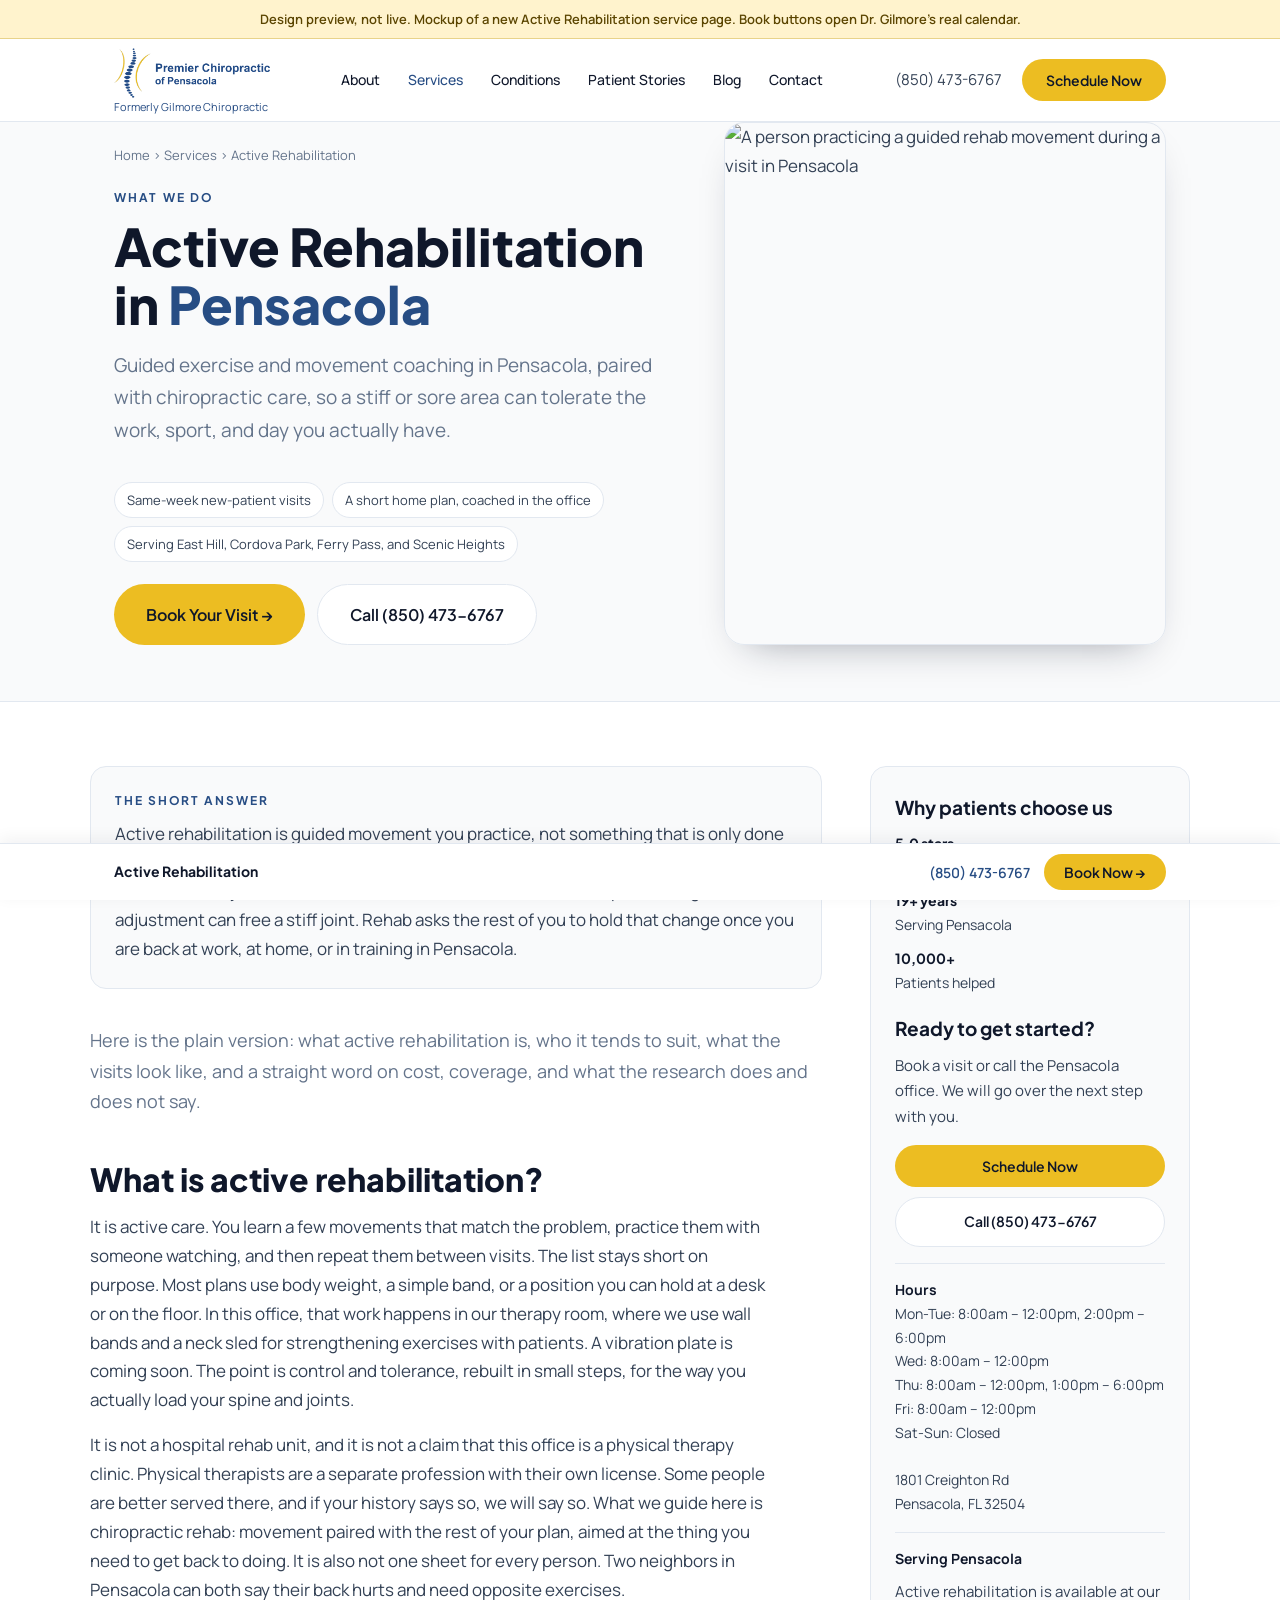
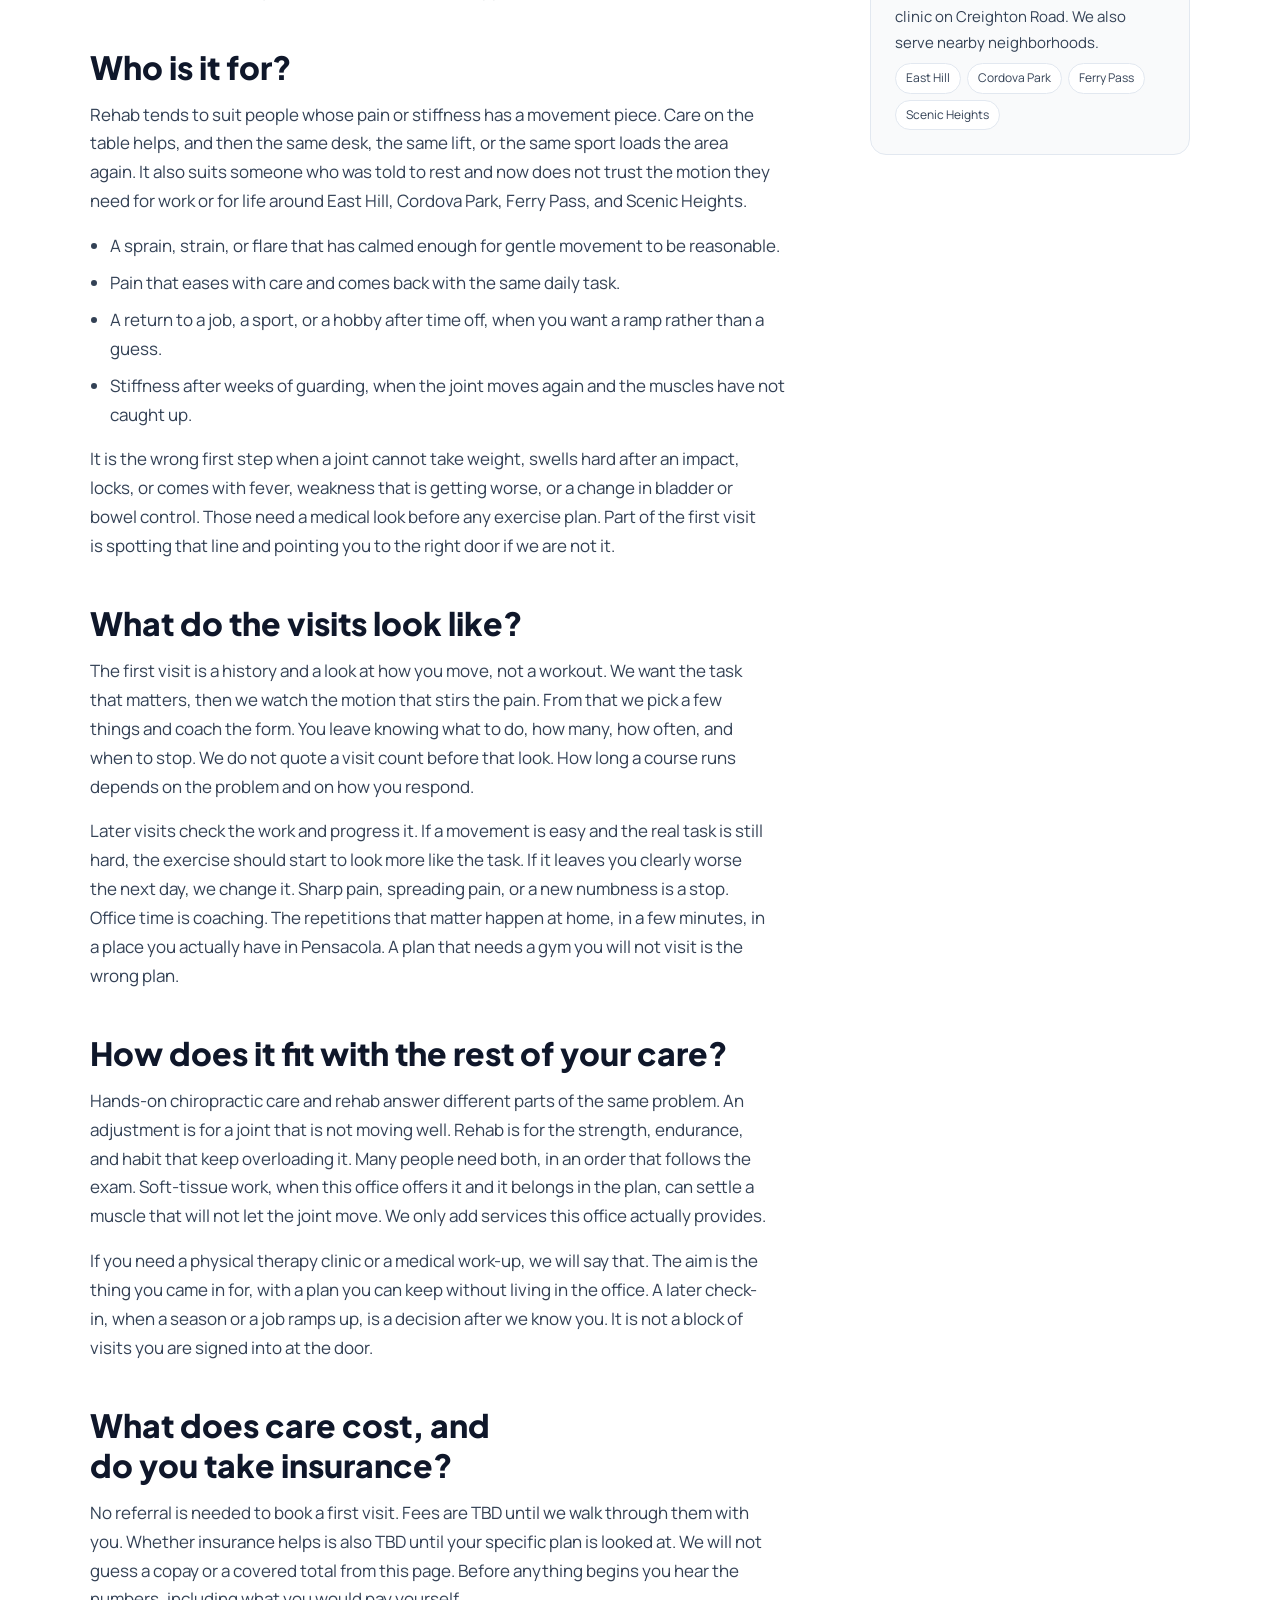
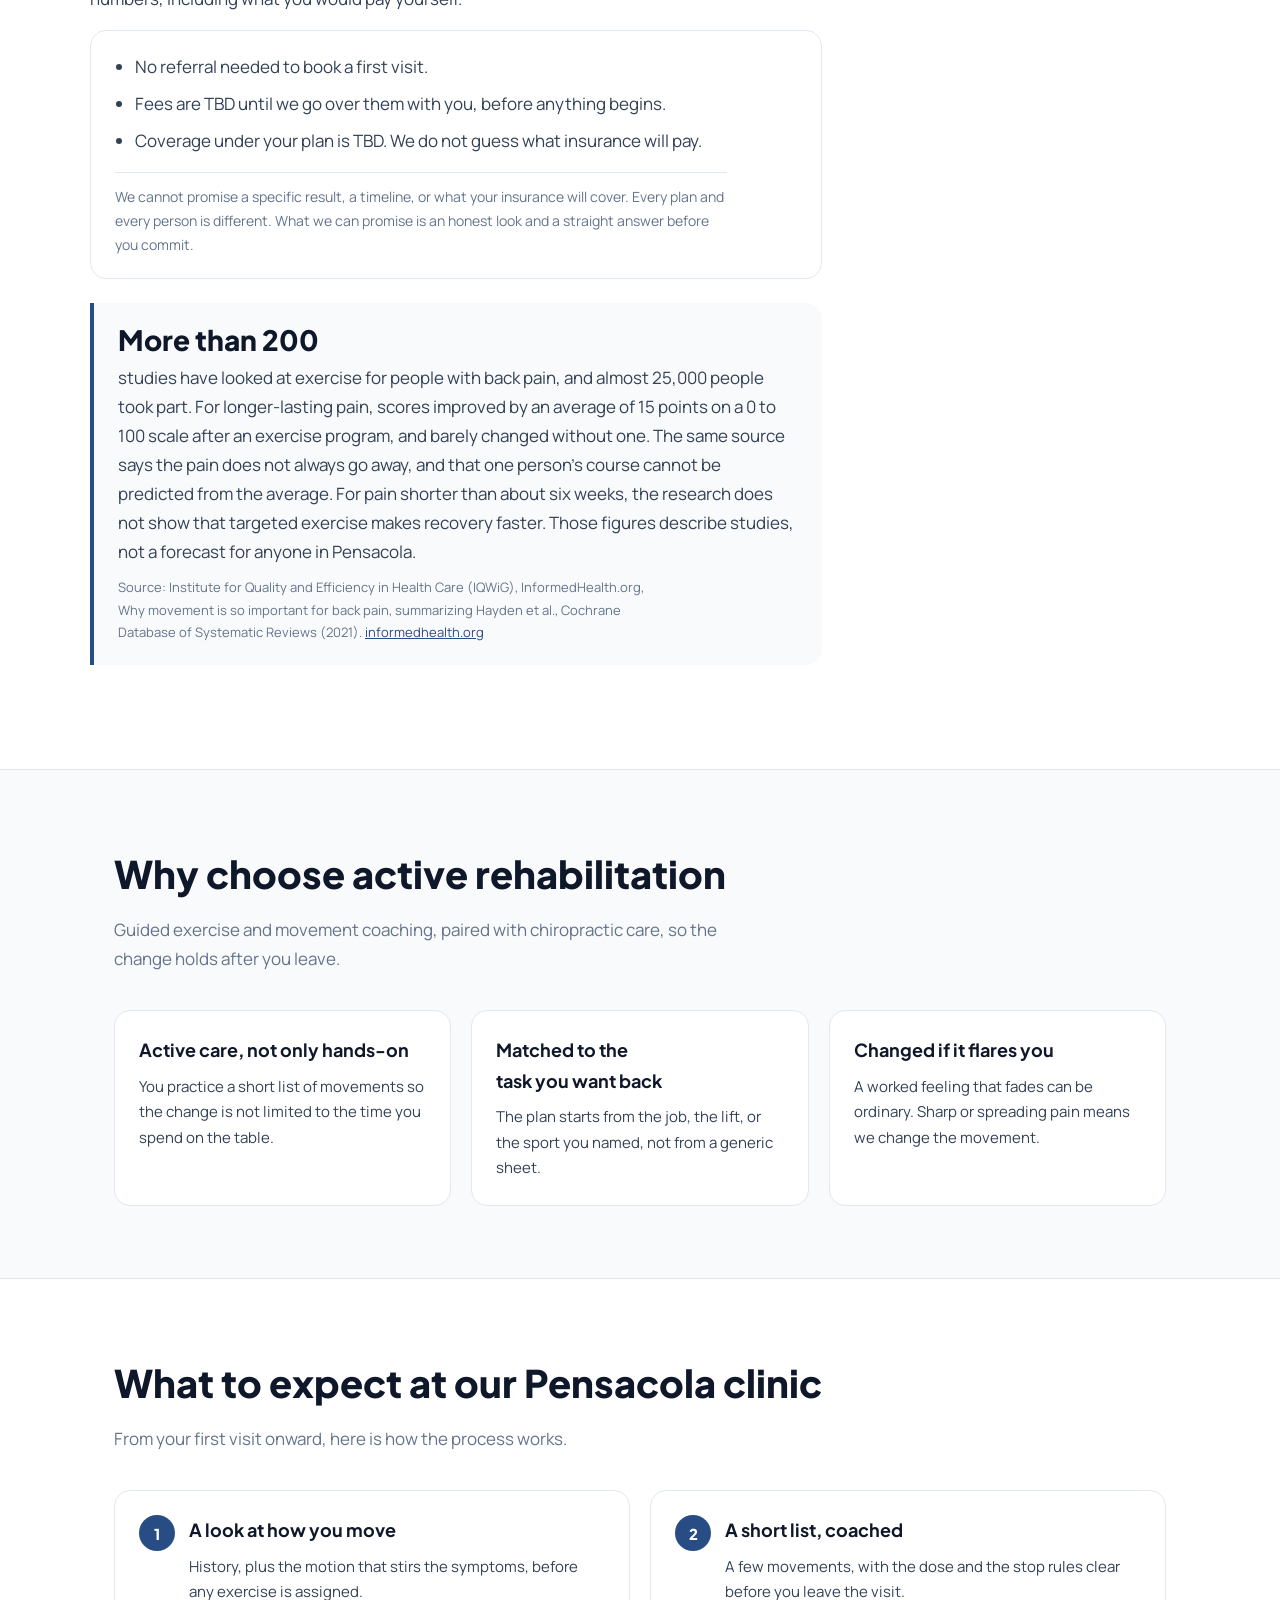
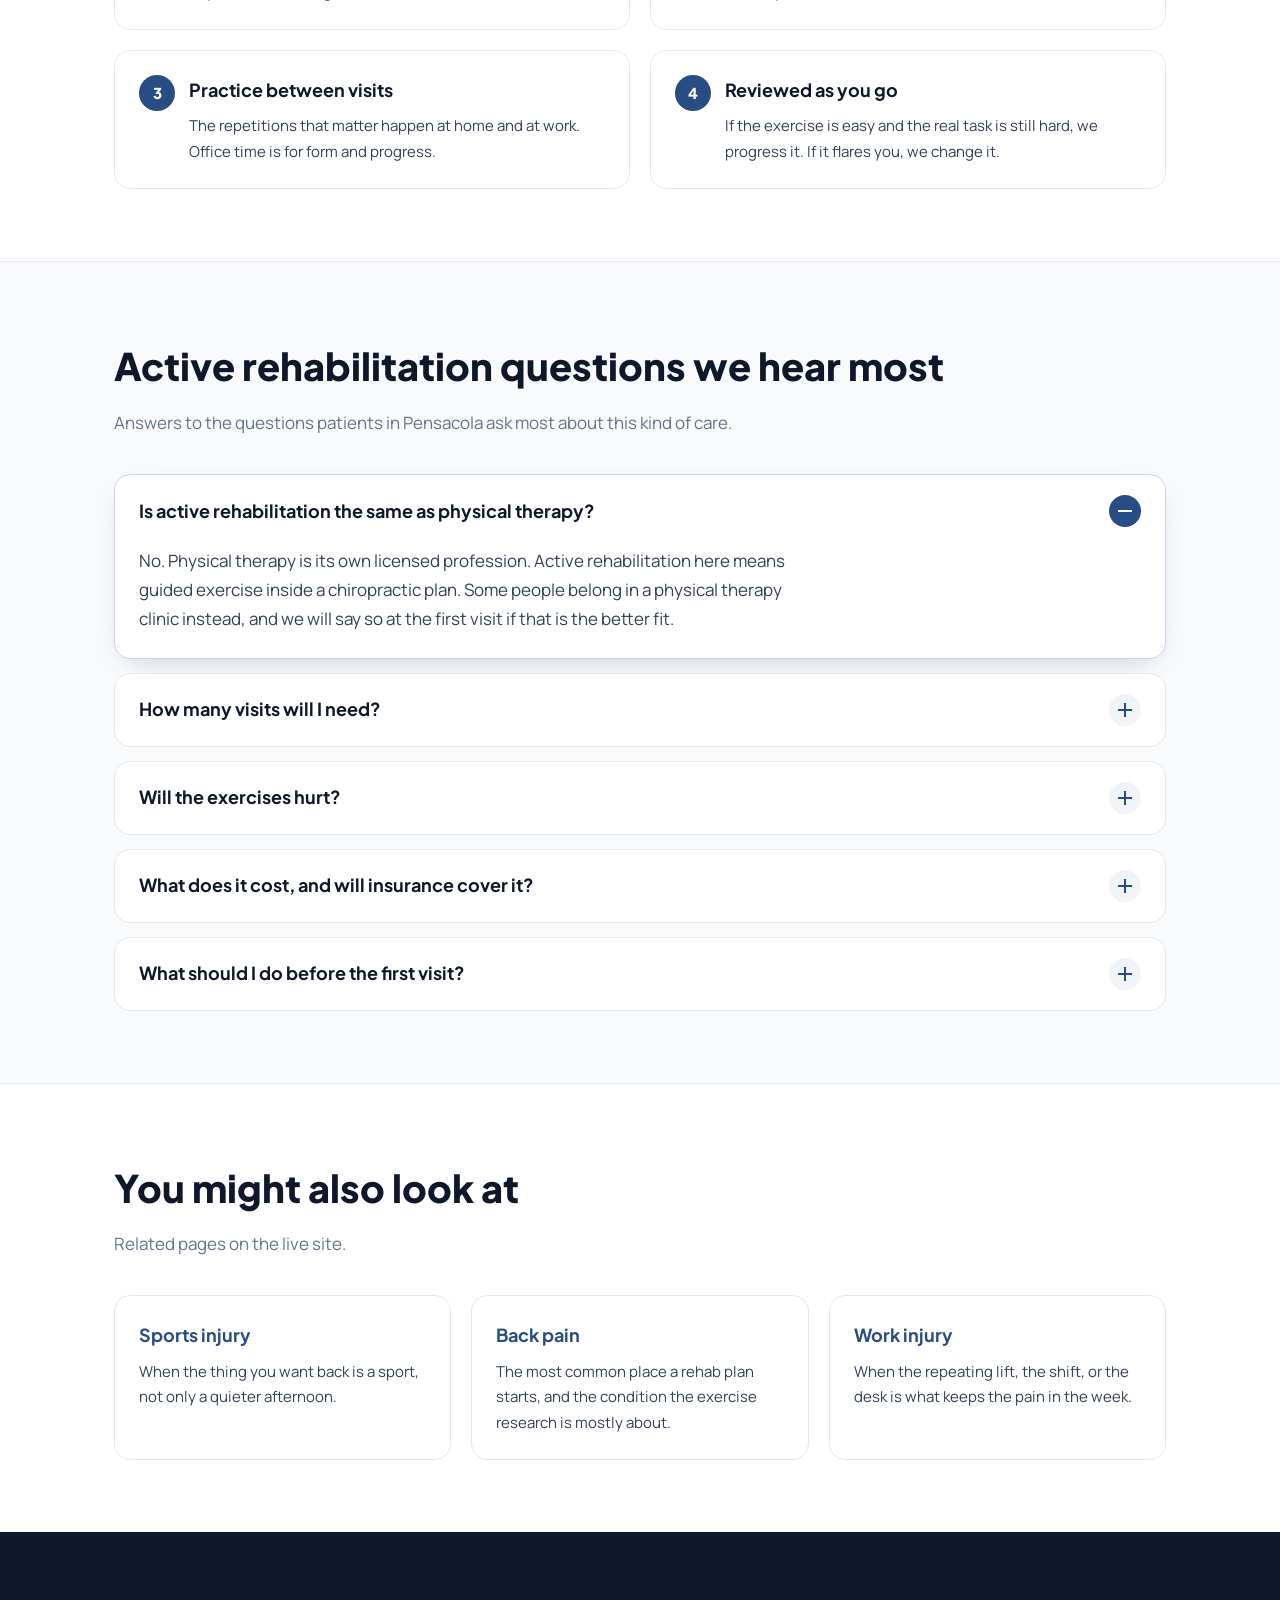
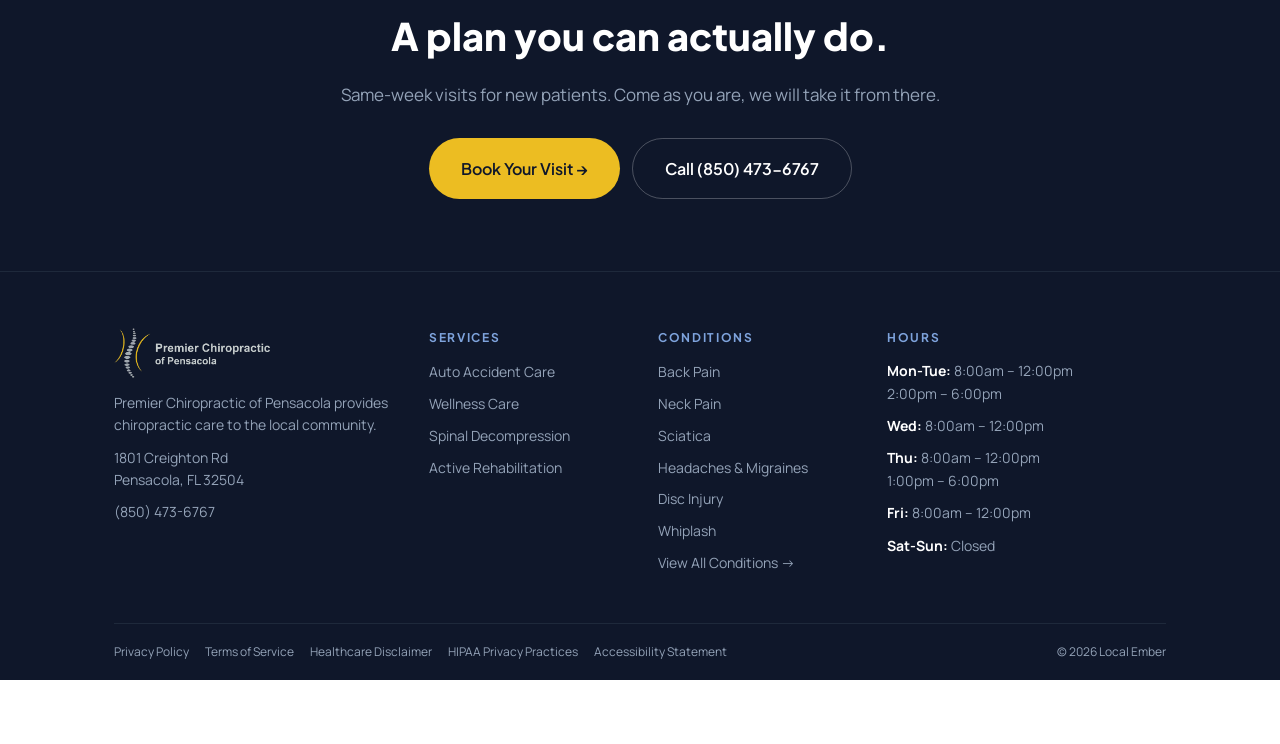
==== services/active-rehabilitation/index.html @ 486eb7a1 "Add Active Rehabilitation service page mockup and Services card Internal preview only (noindex). Exi" ====
<!DOCTYPE html>
<html lang="en-US">
<head>
<meta charset="utf-8">
<meta name="viewport" content="width=device-width, initial-scale=1">
<meta name="robots" content="noindex, nofollow">
<title>Active Rehabilitation in Pensacola | Premier Chiropractic of Pensacola (design preview)</title>
<link rel="preconnect" href="https://fonts.googleapis.com">
<link rel="preconnect" href="https://fonts.gstatic.com" crossorigin>
<link href="https://fonts.googleapis.com/css2?family=Manrope:wght@400;500;600&family=Plus+Jakarta+Sans:wght@600;700;800&display=swap" rel="stylesheet">
<link rel="stylesheet" href="../../preview.css">
<script type="application/ld+json">
{
  "@context": "https://schema.org",
  "@type": "MedicalWebPage",
  "name": "Active Rehabilitation in Pensacola, FL",
  "description": "What active rehabilitation is, who it suits, how visits and home exercise work, and cost and insurance.",
  "about": {"@type": "MedicalProcedure", "name": "Active rehabilitation"},
  "lastReviewed": "2026-11-17"
}
</script>
</head>
<body>
<div class="banner">Design preview, not live. Mockup of a new Active Rehabilitation service page. Book buttons open Dr. Gilmore's real calendar.</div>
<header class="site"><div class="wrap hd">
 <a href="https://www.chiropractorpensacola.com/" class="brand"><img src="../../logo-navy.webp" alt="Premier Chiropractic of Pensacola"><small>Formerly Gilmore Chiropractic</small></a>
 <nav class="main" aria-label="Main">
  <a href="https://www.chiropractorpensacola.com/about/">About</a>
  <a href="../../services/" aria-current="page">Services</a>
  <a href="https://www.chiropractorpensacola.com/conditions/">Conditions</a>
  <a href="https://www.chiropractorpensacola.com/patient-stories/">Patient Stories</a>
  <a href="https://www.chiropractorpensacola.com/blog/">Blog</a>
  <a href="https://www.chiropractorpensacola.com/contact/">Contact</a>
</nav>
 <div class="hd-r"><a class="phone" href="tel:+18504736767">(850) 473-6767</a><button type="button" class="btn" data-open-book>Schedule Now</button><button class="burger" type="button" aria-label="Menu" aria-expanded="false"><i></i></button></div>
</div>
<div class="mobile-nav">
  <a href="https://www.chiropractorpensacola.com/about/">About</a>
  <a href="../../services/">Services</a>
  <a href="https://www.chiropractorpensacola.com/conditions/">Conditions</a>
  <a href="https://www.chiropractorpensacola.com/patient-stories/">Patient Stories</a>
  <a href="https://www.chiropractorpensacola.com/blog/">Blog</a>
  <a href="https://www.chiropractorpensacola.com/contact/">Contact</a>
  <a href="../../index.html">FAQ preview</a>
</div>
</header><section class="hero"><div class="wrap hero-grid">
 <div class="hero-copy">
  <div class="crumbs"><a href="https://www.chiropractorpensacola.com/">Home</a> &rsaquo; <a href="../">Services</a> &rsaquo; Active Rehabilitation</div>
  <div class="eyebrow">What we do</div>
  <h1>Active Rehabilitation in <em>Pensacola</em></h1>
  <p class="sub">Guided exercise and movement coaching in Pensacola, paired with chiropractic care, so a stiff or sore area can tolerate the work, sport, and day you actually have.</p>
 </div>
 <div class="hero-img"><img src="https://cdn.growgonstead.com/Catalog/Services/Physical%20Rehabilitation.webp" width="800" height="800" alt="A person practicing a guided rehab movement during a visit in Pensacola"></div>
 <div class="hero-actions">
  <div class="chips">
    <span class="chip">Same-week new-patient visits</span>
    <span class="chip">A short home plan, coached in the office</span>
    <span class="chip">Serving East Hill, Cordova Park, Ferry Pass, and Scenic Heights</span>
  </div>
  <div class="cta"><button type="button" class="btn lg" data-open-book>Book Your Visit &rarr;</button><a class="btn lg ghost" href="tel:+18504736767">Call (850) 473-6767</a></div>
 </div>
</div></section>
<main class="wrap layout">
 <article class="prose">
  <div class="answer">
    <p class="label">The short answer</p>
    <p>Active rehabilitation is guided movement you practice, not something that is only done to you on the table. In this office it means a short set of exercises and strength work chosen for the joint, the muscles around it, and the task that keeps irritating it. An adjustment can free a stiff joint. Rehab asks the rest of you to hold that change once you are back at work, at home, or in training in Pensacola.</p>
  </div>
  <p class="lede">Here is the plain version: what active rehabilitation is, who it tends to suit, what the visits look like, and a straight word on cost, coverage, and what the research does and does not say.</p>

  <h2>What is active rehabilitation?</h2>
  <p>It is active care. You learn a few movements that match the problem, practice them with someone watching, and then repeat them between visits. The list stays short on purpose. Most plans use body weight, a simple band, or a position you can hold at a desk or on the floor. In this office, that work happens in our therapy room, where we use wall bands and a neck sled for strengthening exercises with patients. A vibration plate is coming soon. The point is control and tolerance, rebuilt in small steps, for the way you actually load your spine and joints.</p>
  <p>It is not a hospital rehab unit, and it is not a claim that this office is a physical therapy clinic. Physical therapists are a separate profession with their own license. Some people are better served there, and if your history says so, we will say so. What we guide here is chiropractic rehab: movement paired with the rest of your plan, aimed at the thing you need to get back to doing. It is also not one sheet for every person. Two neighbors in Pensacola can both say their back hurts and need opposite exercises.</p>

  <h2>Who is it for?</h2>
  <p>Rehab tends to suit people whose pain or stiffness has a movement piece. Care on the table helps, and then the same desk, the same lift, or the same sport loads the area again. It also suits someone who was told to rest and now does not trust the motion they need for work or for life around East Hill, Cordova Park, Ferry Pass, and Scenic Heights.</p>
  <ul>
    <li>A sprain, strain, or flare that has calmed enough for gentle movement to be reasonable.</li>
    <li>Pain that eases with care and comes back with the same daily task.</li>
    <li>A return to a job, a sport, or a hobby after time off, when you want a ramp rather than a guess.</li>
    <li>Stiffness after weeks of guarding, when the joint moves again and the muscles have not caught up.</li>
  </ul>
  <p>It is the wrong first step when a joint cannot take weight, swells hard after an impact, locks, or comes with fever, weakness that is getting worse, or a change in bladder or bowel control. Those need a medical look before any exercise plan. Part of the first visit is spotting that line and pointing you to the right door if we are not it.</p>

  <h2>What do the visits look like?</h2>
  <p>The first visit is a history and a look at how you move, not a workout. We want the task that matters, then we watch the motion that stirs the pain. From that we pick a few things and coach the form. You leave knowing what to do, how many, how often, and when to stop. We do not quote a visit count before that look. How long a course runs depends on the problem and on how you respond.</p>
  <p>Later visits check the work and progress it. If a movement is easy and the real task is still hard, the exercise should start to look more like the task. If it leaves you clearly worse the next day, we change it. Sharp pain, spreading pain, or a new numbness is a stop. Office time is coaching. The repetitions that matter happen at home, in a few minutes, in a place you actually have in Pensacola. A plan that needs a gym you will not visit is the wrong plan.</p>

  <h2>How does it fit with the rest of your care?</h2>
  <p>Hands-on chiropractic care and rehab answer different parts of the same problem. An adjustment is for a joint that is not moving well. Rehab is for the strength, endurance, and habit that keep overloading it. Many people need both, in an order that follows the exam. Soft-tissue work, when this office offers it and it belongs in the plan, can settle a muscle that will not let the joint move. We only add services this office actually provides.</p>
  <p>If you need a physical therapy clinic or a medical work-up, we will say that. The aim is the thing you came in for, with a plan you can keep without living in the office. A later check-in, when a season or a job ramps up, is a decision after we know you. It is not a block of visits you are signed into at the door.</p>

  <h2>What does care cost, and do you take insurance?</h2>
  <p>No referral is needed to book a first visit. Fees are TBD until we walk through them with you. Whether insurance helps is also TBD until your specific plan is looked at. We will not guess a copay or a covered total from this page. Before anything begins you hear the numbers, including what you would pay yourself.</p>
  <div class="costbox">
    <ul>
      <li>No referral needed to book a first visit.</li>
      <li>Fees are TBD until we go over them with you, before anything begins.</li>
      <li>Coverage under your plan is TBD. We do not guess what insurance will pay.</li>
    </ul>
    <p class="note">We cannot promise a specific result, a timeline, or what your insurance will cover. Every plan and every person is different. What we can promise is an honest look and a straight answer before you commit.</p>
  </div>

  <div class="cite">
    <p class="stat">More than 200</p>
    <p>studies have looked at exercise for people with back pain, and almost 25,000 people took part. For longer-lasting pain, scores improved by an average of 15 points on a 0 to 100 scale after an exercise program, and barely changed without one. The same source says the pain does not always go away, and that one person's course cannot be predicted from the average. For pain shorter than about six weeks, the research does not show that targeted exercise makes recovery faster. Those figures describe studies, not a forecast for anyone in Pensacola.</p>
    <p class="src">Source: Institute for Quality and Efficiency in Health Care (IQWiG), InformedHealth.org, Why movement is so important for back pain, summarizing Hayden et al., Cochrane Database of Systematic Reviews (2021). <a href="https://www.informedhealth.org/why-movement-is-so-important-for-back-pain.html">informedhealth.org</a></p>
  </div>
 </article>

 <aside>
  <div class="card">
    <h3>Why patients choose us</h3>
    <div class="stats">
      <div class="stat"><div><b>5.0 stars</b> 184 Google reviews</div></div>
      <div class="stat"><div><b>19+ years</b> Serving Pensacola</div></div>
      <div class="stat"><div><b>10,000+</b> Patients helped</div></div>
    </div>
    <h3>Ready to get started?</h3>
    <p>Book a visit or call the Pensacola office. We will go over the next step with you.</p>
    <button type="button" class="btn full" data-open-book>Schedule Now</button>
    <a class="btn ghost full" href="tel:+18504736767">Call (850) 473-6767</a>
    <div class="hours">
      <b>Hours</b><br>
      Mon-Tue: 8:00am &ndash; 12:00pm, 2:00pm &ndash; 6:00pm<br>
      Wed: 8:00am &ndash; 12:00pm<br>
      Thu: 8:00am &ndash; 12:00pm, 1:00pm &ndash; 6:00pm<br>
      Fri: 8:00am &ndash; 12:00pm<br>
      Sat-Sun: Closed<br><br>
      1801 Creighton Rd<br>Pensacola, FL 32504
    </div>
    <div class="hours">
      <b>Serving Pensacola</b>
      <p style="margin:8px 0 0">Active rehabilitation is available at our clinic on Creighton Road. We also serve nearby neighborhoods.</p>
      <div class="areas"><span>East Hill</span><span>Cordova Park</span><span>Ferry Pass</span><span>Scenic Heights</span></div>
    </div>
  </div>
 </aside>
</main>

<section class="band alt"><div class="wrap">
  <h2>Why choose active rehabilitation</h2>
  <p class="intro">Guided exercise and movement coaching, paired with chiropractic care, so the change holds after you leave.</p>
  <div class="benefits">
    <div class="benefit"><h3>Active care, not only hands-on</h3><p>You practice a short list of movements so the change is not limited to the time you spend on the table.</p></div>
    <div class="benefit"><h3>Matched to the task you want back</h3><p>The plan starts from the job, the lift, or the sport you named, not from a generic sheet.</p></div>
    <div class="benefit"><h3>Changed if it flares you</h3><p>A worked feeling that fades can be ordinary. Sharp or spreading pain means we change the movement.</p></div>
  </div>
</div></section>

<section class="band"><div class="wrap">
  <h2>What to expect at our Pensacola clinic</h2>
  <p class="intro">From your first visit onward, here is how the process works.</p>
  <div class="steps">
    <div class="step"><div class="num" aria-hidden="true">1</div><div><h3>A look at how you move</h3><p>History, plus the motion that stirs the symptoms, before any exercise is assigned.</p></div></div>
    <div class="step"><div class="num" aria-hidden="true">2</div><div><h3>A short list, coached</h3><p>A few movements, with the dose and the stop rules clear before you leave the visit.</p></div></div>
    <div class="step"><div class="num" aria-hidden="true">3</div><div><h3>Practice between visits</h3><p>The repetitions that matter happen at home and at work. Office time is for form and progress.</p></div></div>
    <div class="step"><div class="num" aria-hidden="true">4</div><div><h3>Reviewed as you go</h3><p>If the exercise is easy and the real task is still hard, we progress it. If it flares you, we change it.</p></div></div>
  </div>
</div></section>

<section class="band alt"><div class="wrap">
  <h2>Active rehabilitation questions we hear most</h2>
  <p class="intro">Answers to the questions patients in Pensacola ask most about this kind of care.</p>
  <div class="faqs">
    <details class="faq" open><summary><span>Is active rehabilitation the same as physical therapy?</span><i aria-hidden="true"></i></summary><div class="ans"><p>No. Physical therapy is its own licensed profession. Active rehabilitation here means guided exercise inside a chiropractic plan. Some people belong in a physical therapy clinic instead, and we will say so at the first visit if that is the better fit.</p></div></details><details class="faq"><summary><span>How many visits will I need?</span><i aria-hidden="true"></i></summary><div class="ans"><p>We do not know until we have seen how you move and how you respond. A course is usually more than one visit, because form needs a check, and it is not a number this page can print. After the first visit you get a range based on what we found, and we change it if the work is not helping. You are not locked into a block of visits before we have met.</p></div></details><details class="faq"><summary><span>Will the exercises hurt?</span><i aria-hidden="true"></i></summary><div class="ans"><p>A guarded area often feels worked, the way unused muscles feel after a long walk. That should fade. Pain that is sharp, that spreads, or that is clearly worse the next morning means the dose or the movement was wrong. Tell us, and the plan changes.</p></div></details><details class="faq"><summary><span>What does it cost, and will insurance cover it?</span><i aria-hidden="true"></i></summary><div class="ans"><p>Fees and coverage are both TBD until we look at what you need and at your plan. No referral is required to book. We go over the cost before anything starts, including the out-of-pocket path if you are paying yourself. This page cannot tell you what your insurance will allow.</p></div></details><details class="faq"><summary><span>What should I do before the first visit?</span><i aria-hidden="true"></i></summary><div class="ans"><p>Keep up ordinary movement that does not flare you, and pause the activity that keeps setting it off. Bring the name of that activity, plus any notes you already have. If you cannot bear weight, a joint swelled fast after a blow, or you have fever, growing weakness, or bladder or bowel changes, see a physician first.</p></div></details>
  </div>
</div></section>

<section class="band"><div class="wrap">
  <h2>You might also look at</h2>
  <p class="intro">Related pages on the live site.</p>
  <div class="related">
    <a class="related-card" href="https://www.chiropractorpensacola.com/conditions/sports-injury/"><h3>Sports injury</h3><p>When the thing you want back is a sport, not only a quieter afternoon.</p></a>
    <a class="related-card" href="https://www.chiropractorpensacola.com/conditions/back-pain/"><h3>Back pain</h3><p>The most common place a rehab plan starts, and the condition the exercise research is mostly about.</p></a>
    <a class="related-card" href="https://www.chiropractorpensacola.com/conditions/work-injury/"><h3>Work injury</h3><p>When the repeating lift, the shift, or the desk is what keeps the pain in the week.</p></a>
  </div>
</div></section>
<section class="cta-band"><div class="wrap">
 <h2>A plan you can actually do.</h2>
 <p>Same-week visits for new patients. Come as you are, we will take it from there.</p>
 <div class="row"><button type="button" class="btn lg" data-open-book>Book Your Visit &rarr;</button><a class="btn lg ghost" href="tel:+18504736767">Call (850) 473-6767</a></div>
</div></section>

<footer class="site"><div class="wrap">
 <div class="ft">
  <div><img src="../../logo-light.webp" alt="Premier Chiropractic of Pensacola"><p>Premier Chiropractic of Pensacola provides chiropractic care to the local community.</p><p>1801 Creighton Rd<br>Pensacola, FL 32504</p><p><a href="tel:+18504736767">(850) 473-6767</a></p></div>
  <div><h4>Services</h4>
    <a href="https://www.chiropractorpensacola.com/services/auto-injury/">Auto Accident Care</a>
    <a href="https://www.chiropractorpensacola.com/services/wellness/">Wellness Care</a>
    <a href="https://www.chiropractorpensacola.com/services/decompression/">Spinal Decompression</a>
    <a href="../../services/active-rehabilitation/">Active Rehabilitation</a>
  </div>
  <div><h4>Conditions</h4>
    <a href="https://www.chiropractorpensacola.com/conditions/back-pain/">Back Pain</a>
    <a href="https://www.chiropractorpensacola.com/conditions/neck-pain/">Neck Pain</a>
    <a href="https://www.chiropractorpensacola.com/conditions/sciatica/">Sciatica</a>
    <a href="https://www.chiropractorpensacola.com/conditions/headaches/">Headaches &amp; Migraines</a>
    <a href="https://www.chiropractorpensacola.com/conditions/disc-injury/">Disc Injury</a>
    <a href="https://www.chiropractorpensacola.com/conditions/whiplash/">Whiplash</a>
    <a href="https://www.chiropractorpensacola.com/conditions/">View All Conditions &rarr;</a>
  </div>
  <div><h4>Hours</h4>
    <p><b style="color:#fff">Mon-Tue:</b> 8:00am &ndash; 12:00pm<br>2:00pm &ndash; 6:00pm</p>
    <p><b style="color:#fff">Wed:</b> 8:00am &ndash; 12:00pm</p>
    <p><b style="color:#fff">Thu:</b> 8:00am &ndash; 12:00pm<br>1:00pm &ndash; 6:00pm</p>
    <p><b style="color:#fff">Fri:</b> 8:00am &ndash; 12:00pm</p>
    <p><b style="color:#fff">Sat-Sun:</b> Closed</p>
  </div>
 </div>
 <div class="legal"><span>
   <a href="https://www.chiropractorpensacola.com/privacy-policy/">Privacy Policy</a>
   <a href="https://www.chiropractorpensacola.com/terms-of-service/">Terms of Service</a>
   <a href="https://www.chiropractorpensacola.com/healthcare-disclaimer/">Healthcare Disclaimer</a>
   <a href="https://www.chiropractorpensacola.com/hipaa-privacy-practices/">HIPAA Privacy Practices</a>
   <a href="https://www.chiropractorpensacola.com/accessibility-statement/">Accessibility Statement</a>
 </span><span>&copy; 2026 Local Ember</span></div>
</div></footer>

<div class="bar"><div class="wrap"><b>Active Rehabilitation</b><span><a class="p" href="tel:+18504736767">(850) 473-6767</a><button type="button" class="btn" data-open-book>Book Now &rarr;</button></span></div></div>

<div class="modal" id="book-modal" hidden>
  <div class="modal-backdrop"></div>
  <div class="modal-card" role="dialog" aria-modal="true" aria-labelledby="book-title">
    <button type="button" class="modal-close" aria-label="Close">&times;</button>
    <h2 id="book-title">Schedule a visit</h2>
    <p>Choose the calendar that matches you. These are the same booking links used on the live site.</p>
    <a class="btn full" href="https://clinic.patienthealthcenters.org/book?clinic=GILMOR26CTFL" target="_blank" rel="noopener">New Patients</a>
    <a class="btn full ghost" href="https://clinic.patienthealthcenters.org/schedule?code=GILMOR26CTFL" target="_blank" rel="noopener">Existing Patients</a>
  </div>
</div>
<script src="../../preview.js"></script>
</body>
</html>
---- preview.css ----
/* Shared preview chrome for Pensacola service mockups. FAQ page keeps its own inline CSS. */
:root{
  --ink:#0F172A;
  --blue:#274D84;
  --body:#334155;
  --muted:#64748B;
  --gold:#ECBD22;
  --gold-h:#957715;
  --bg1:#F9FAFB;
  --bg2:#F1F4F7;
  --line:#E2E8F0;
  --card:#fff;
}
*{box-sizing:border-box}
html{scroll-behavior:smooth}
body{margin:0;font-family:Manrope,system-ui,sans-serif;color:var(--body);font-size:17px;line-height:1.7;background:#fff;padding-bottom:64px}
h1,h2,h3,h4{font-family:"Plus Jakarta Sans",system-ui,sans-serif;color:var(--ink);margin:0;text-wrap:balance}
a{color:var(--blue)}
img{max-width:100%;height:auto;display:block}
.wrap{max-width:1100px;margin:0 auto;padding:0 24px}
.banner{background:#fff3cd;color:#5b4500;text-align:center;font-size:13px;font-weight:600;padding:8px 12px;border-bottom:1px solid #e8d38a}
.banner a{color:#5b4500;text-decoration:underline}
header.site{position:sticky;top:0;z-index:20;background:rgba(255,255,255,.97);border-bottom:1px solid var(--line);backdrop-filter:blur(8px)}
.hd{display:flex;align-items:center;justify-content:space-between;gap:20px;min-height:82px}
.hd img{height:50px;width:auto;display:block}
.brand{text-decoration:none;display:block}
.brand small{display:block;font-size:11px;color:var(--blue);margin-top:2px;line-height:1.2}
nav.main{display:flex;gap:28px;font-size:14px;font-weight:500}
nav.main a{color:var(--ink);text-decoration:none}
nav.main a:hover,nav.main a[aria-current="page"]{color:var(--blue)}
.hd-r{display:flex;align-items:center;gap:20px}
.phone{color:var(--body);text-decoration:none;font-size:15px;white-space:nowrap}
.btn{white-space:nowrap;display:inline-block;background:var(--gold);color:var(--ink);font-family:"Plus Jakarta Sans",sans-serif;font-weight:600;font-size:14px;padding:12px 24px;border-radius:100px;text-decoration:none;border:0;cursor:pointer;transition:background .2s,color .2s}
.btn:hover{background:var(--gold-h);color:#fff}
.btn.lg{font-size:16px;padding:16px 32px}
.btn.ghost{background:#fff;color:var(--ink);border:1px solid var(--line)}
.btn.ghost:hover{background:var(--bg2);color:var(--ink)}
.btn.full{display:block;text-align:center;width:100%}
.burger{display:none;width:44px;height:44px;border:0;background:none;padding:10px;cursor:pointer}
.burger i,.burger i:before,.burger i:after{display:block;height:3px;background:var(--blue);border-radius:2px;content:"";position:relative}
.burger i:before{top:-8px}
.burger i:after{top:5px}
.mobile-nav{display:none;background:#fff;border-bottom:1px solid var(--line);padding:8px 24px 20px}
.mobile-nav a{display:block;padding:12px 0;color:var(--ink);text-decoration:none;font-weight:500;border-bottom:1px solid var(--line)}
.mobile-nav a:last-child{border-bottom:0}
body.nav-open .mobile-nav{display:block}
.crumbs{font-size:13px;color:var(--muted);padding-top:22px}
.crumbs a{color:var(--muted);text-decoration:none}
.crumbs a:hover{color:var(--blue)}
.hero{background:var(--bg1);padding-bottom:56px;border-bottom:1px solid var(--line)}
.hero-grid{display:grid;grid-template-columns:minmax(0,1fr) minmax(260px,42%);gap:16px 40px;align-items:center}
.hero-copy{grid-column:1;grid-row:1}
.hero-actions{grid-column:1;grid-row:2}
.hero-img{grid-column:2;grid-row:1 / span 2;align-self:stretch}
.eyebrow{font-family:"Plus Jakarta Sans",sans-serif;font-size:12px;letter-spacing:.18em;text-transform:uppercase;font-weight:700;color:var(--blue);margin:22px 0 8px}
.hero h1{font-size:clamp(34px,5vw,52px);font-weight:800;line-height:1.12;max-width:760px}
.hero h1 em{font-style:normal;color:var(--blue)}
.hero p.sub{font-size:19px;color:var(--muted);max-width:640px;margin:16px 0 20px}
.hero .cta{display:flex;gap:12px;flex-wrap:wrap}
.chips{display:flex;flex-wrap:wrap;gap:8px;margin:0 0 22px}
.chip{background:#fff;border:1px solid var(--line);border-radius:100px;padding:6px 12px;font-size:13px;color:var(--body)}
.hero-img{border-radius:20px;overflow:hidden;border:1px solid var(--line);box-shadow:0 18px 40px -24px rgba(15,23,42,.45)}
.hero-img img{width:100%;height:100%;object-fit:cover;aspect-ratio:1/1}
.layout{display:grid;grid-template-columns:minmax(0,1fr) 320px;gap:48px;padding:64px 0 80px;align-items:start}
.prose h2{font-size:clamp(24px,3vw,32px);font-weight:800;line-height:1.25;margin:42px 0 14px}
.prose h2:first-child{margin-top:0}
.prose p,.prose li{max-width:68ch}
.prose p{margin:0 0 16px}
.prose ul{margin:0 0 16px;padding-left:1.2em}
.prose li{margin:0 0 8px}
.answer{background:var(--bg1);border:1px solid var(--line);border-radius:16px;padding:24px 24px 8px;margin-bottom:36px}
.answer .label{font-family:"Plus Jakarta Sans",sans-serif;font-size:12px;letter-spacing:.16em;text-transform:uppercase;font-weight:700;color:var(--blue);margin:0 0 8px}
.lede{font-size:18px;color:var(--muted);margin-bottom:8px}
.costbox{border:1px solid var(--line);border-radius:16px;padding:22px 24px;background:#fff;margin:8px 0 24px}
.costbox li{margin:0 0 8px}
.costbox .note{font-size:14px;color:var(--muted);margin:12px 0 0;padding-top:12px;border-top:1px solid var(--line)}
.cite{border-left:4px solid var(--blue);background:var(--bg1);border-radius:0 16px 16px 0;padding:22px 24px;margin:8px 0 24px}
.cite .stat{font-family:"Plus Jakarta Sans",sans-serif;font-weight:800;font-size:28px;color:var(--ink);line-height:1.1;margin:0 0 8px}
.cite p{margin:0 0 10px}
.cite .src{font-size:13px;color:var(--muted);margin:0}
aside .card{background:var(--bg1);border:1px solid var(--line);border-radius:16px;padding:24px;position:sticky;top:110px}
aside h3{font-size:19px;margin-bottom:8px}
aside p{font-size:15px;margin:0 0 16px}
aside .btn{margin-bottom:10px}
.stats{display:grid;gap:10px;margin:0 0 18px}
.stat{display:flex;gap:10px;align-items:flex-start;font-size:14px}
.stat b{display:block;color:var(--ink);font-family:"Plus Jakarta Sans",sans-serif}
.hours{font-size:14px;border-top:1px solid var(--line);margin-top:16px;padding-top:14px;color:var(--body)}
.hours b{color:var(--ink)}
.areas{display:flex;flex-wrap:wrap;gap:6px;margin-top:8px}
.areas span{background:#fff;border:1px solid var(--line);border-radius:100px;padding:4px 10px;font-size:12px}
.band{padding:72px 0;border-top:1px solid var(--line)}
.band.alt{background:var(--bg1)}
.band h2{font-size:clamp(28px,4vw,38px);font-weight:800;margin-bottom:10px}
.band .intro{color:var(--muted);margin:0 0 36px;max-width:640px}
.benefits{display:grid;grid-template-columns:repeat(3,1fr);gap:20px}
.benefit,.step,.related-card,.svc{background:#fff;border:1px solid var(--line);border-radius:16px;padding:24px}
.benefit h3,.step h3,.related-card h3,.svc h3{font-size:18px;margin:0 0 8px}
.benefit p,.step p,.related-card p,.svc p{margin:0;font-size:15px;color:var(--body)}
.svc{display:block;text-decoration:none;color:inherit;height:100%;transition:box-shadow .2s,border-color .2s,transform .2s}
.svc:hover{border-color:#c9d6ea;box-shadow:0 10px 30px -14px rgba(39,77,132,.35);transform:translateY(-2px)}
.svc h3{color:var(--blue)}
.badge{display:inline-block;background:var(--gold);color:var(--ink);font-family:"Plus Jakarta Sans",sans-serif;font-size:11px;font-weight:700;letter-spacing:.06em;text-transform:uppercase;border-radius:100px;padding:3px 8px;margin-bottom:10px}
.services-grid{display:grid;grid-template-columns:repeat(2,1fr);gap:20px}
.steps{display:grid;grid-template-columns:repeat(2,1fr);gap:20px}
.step{display:grid;grid-template-columns:auto 1fr;gap:14px;align-items:start}
.num{width:36px;height:36px;border-radius:50%;background:var(--blue);color:#fff;font-family:"Plus Jakarta Sans",sans-serif;font-weight:800;display:flex;align-items:center;justify-content:center;font-size:15px}
.related{display:grid;grid-template-columns:repeat(3,1fr);gap:20px}
.related-card{text-decoration:none;color:inherit;display:block;transition:box-shadow .2s,border-color .2s}
.related-card:hover{border-color:#c9d6ea;box-shadow:0 10px 30px -14px rgba(39,77,132,.35)}
.related-card h3{color:var(--blue)}
.faqs{display:grid;gap:14px}
details.faq{border:1px solid var(--line);border-radius:16px;background:#fff;transition:box-shadow .2s,border-color .2s}
details.faq[open]{border-color:#c9d6ea;box-shadow:0 10px 30px -14px rgba(39,77,132,.35)}
details.faq summary{list-style:none;cursor:pointer;display:flex;align-items:center;justify-content:space-between;gap:16px;padding:20px 24px;font-family:"Plus Jakarta Sans",sans-serif;font-weight:700;font-size:18px;color:var(--ink);line-height:1.35;min-height:60px}
details.faq summary::-webkit-details-marker{display:none}
details.faq summary:focus-visible{outline:3px solid var(--blue);outline-offset:2px;border-radius:16px}
details.faq summary i{flex:none;width:32px;height:32px;border-radius:50%;background:var(--bg2);position:relative}
details.faq summary i:before,details.faq summary i:after{content:"";position:absolute;left:9px;top:15px;width:14px;height:2px;background:var(--blue);transition:transform .2s}
details.faq summary i:after{transform:rotate(90deg)}
details.faq[open] summary i{background:var(--blue)}
details.faq[open] summary i:before,details.faq[open] summary i:after{background:#fff}
details.faq[open] summary i:after{transform:rotate(0)}
.ans{padding:0 24px 24px}
.ans p{margin:0;max-width:68ch}
.cta-band{background:var(--ink);color:#fff;text-align:center;padding:72px 0}
.cta-band h2{color:#fff;font-size:clamp(28px,4vw,38px);font-weight:800}
.cta-band p{color:#94A3B8;margin:12px 0 28px}
.cta-band .row{display:flex;gap:12px;justify-content:center;flex-wrap:wrap}
.cta-band .btn.ghost{background:transparent;color:#fff;border-color:#ffffff40}
.cta-band .btn.ghost:hover{background:#fff;color:var(--ink);border-color:#fff}
footer.site{background:var(--ink);color:#94A3B8;font-size:14px;border-top:1px solid #1e293b}
.ft{display:grid;grid-template-columns:1.3fr .9fr .9fr 1.3fr;gap:36px;padding:56px 0 40px}
.ft img{height:50px;margin-bottom:14px}
.ft h4{font-family:"Plus Jakarta Sans",sans-serif;color:#7ea3dc;font-size:12px;letter-spacing:.14em;text-transform:uppercase;margin:0 0 12px}
.ft a{display:block;color:#94A3B8;text-decoration:none;margin-bottom:8px}
.ft a:hover{color:#fff}
.ft p{margin:0 0 10px;line-height:1.6}
.legal{border-top:1px solid #1e293b;padding:18px 0;font-size:12px;display:flex;flex-wrap:wrap;gap:6px 18px;justify-content:space-between}
.legal span a{display:inline;margin-right:14px;color:#94A3B8;text-decoration:none}
.bar{position:fixed;left:0;right:0;bottom:0;z-index:30;background:#fff;border-top:1px solid var(--line);box-shadow:0 -4px 16px rgba(15,23,42,.06)}
.bar .wrap{display:flex;align-items:center;justify-content:space-between;min-height:56px;gap:12px}
.bar b{font-family:"Plus Jakarta Sans",sans-serif;font-size:14px;color:var(--ink)}
.bar a.p{color:var(--blue);font-weight:600;text-decoration:none;font-size:14px;margin-right:14px}
.bar .btn{padding:9px 20px}
.modal[hidden]{display:none}
.modal{position:fixed;inset:0;z-index:80;display:flex;align-items:center;justify-content:center;padding:24px}
.modal-backdrop{position:absolute;inset:0;background:rgba(15,23,42,.55)}
.modal-card{position:relative;background:#fff;border-radius:20px;padding:28px 24px 24px;max-width:400px;width:100%;box-shadow:0 24px 60px rgba(15,23,42,.3)}
.modal-card h2{font-size:22px;margin-bottom:8px}
.modal-card p{margin:0 0 18px;font-size:15px;color:var(--muted)}
.modal-card .btn{margin-bottom:10px}
.modal-close{position:absolute;top:10px;right:10px;width:40px;height:40px;border:0;background:var(--bg2);border-radius:50%;cursor:pointer;font-size:20px;line-height:1;color:var(--ink)}
.modal-close:hover{background:var(--line)}
@media(max-width:900px){
  nav.main,.hd-r .phone{display:none}
  .burger{display:block}
  .hero-grid,.layout,.benefits,.steps,.related,.services-grid{grid-template-columns:1fr}
  .hero-copy,.hero-actions,.hero-img{grid-column:auto;grid-row:auto}
  .hero-img{margin:8px 0 12px}
  .layout{padding:40px 0 56px;gap:32px}
  aside .card{position:static}
  .ft{grid-template-columns:1fr 1fr}
  .hero{padding-bottom:40px}
}
@media(max-width:560px){
  body{font-size:16px}
  .wrap{padding:0 18px}
  .hd{min-height:68px;gap:8px}
  .hd img{height:40px}
  .hd-r .btn{padding:9px 14px;font-size:12.5px}
  .hd-r{gap:6px}
  .brand small{font-size:9.5px;white-space:nowrap}
  details.faq summary{font-size:16.5px;padding:16px}
  .ans{padding:0 16px 20px}
  .ft{grid-template-columns:1fr}
  .bar a.p{display:none}
  .hero{padding-bottom:96px}
  .hero .btn.lg,.cta-band .btn.lg{width:100%;text-align:center}
  .benefit,.step,.svc,.related-card{padding:20px}
  .cta-band{padding:64px 0 80px}
}
@media(prefers-reduced-motion:reduce){*{transition:none!important}html{scroll-behavior:auto}}
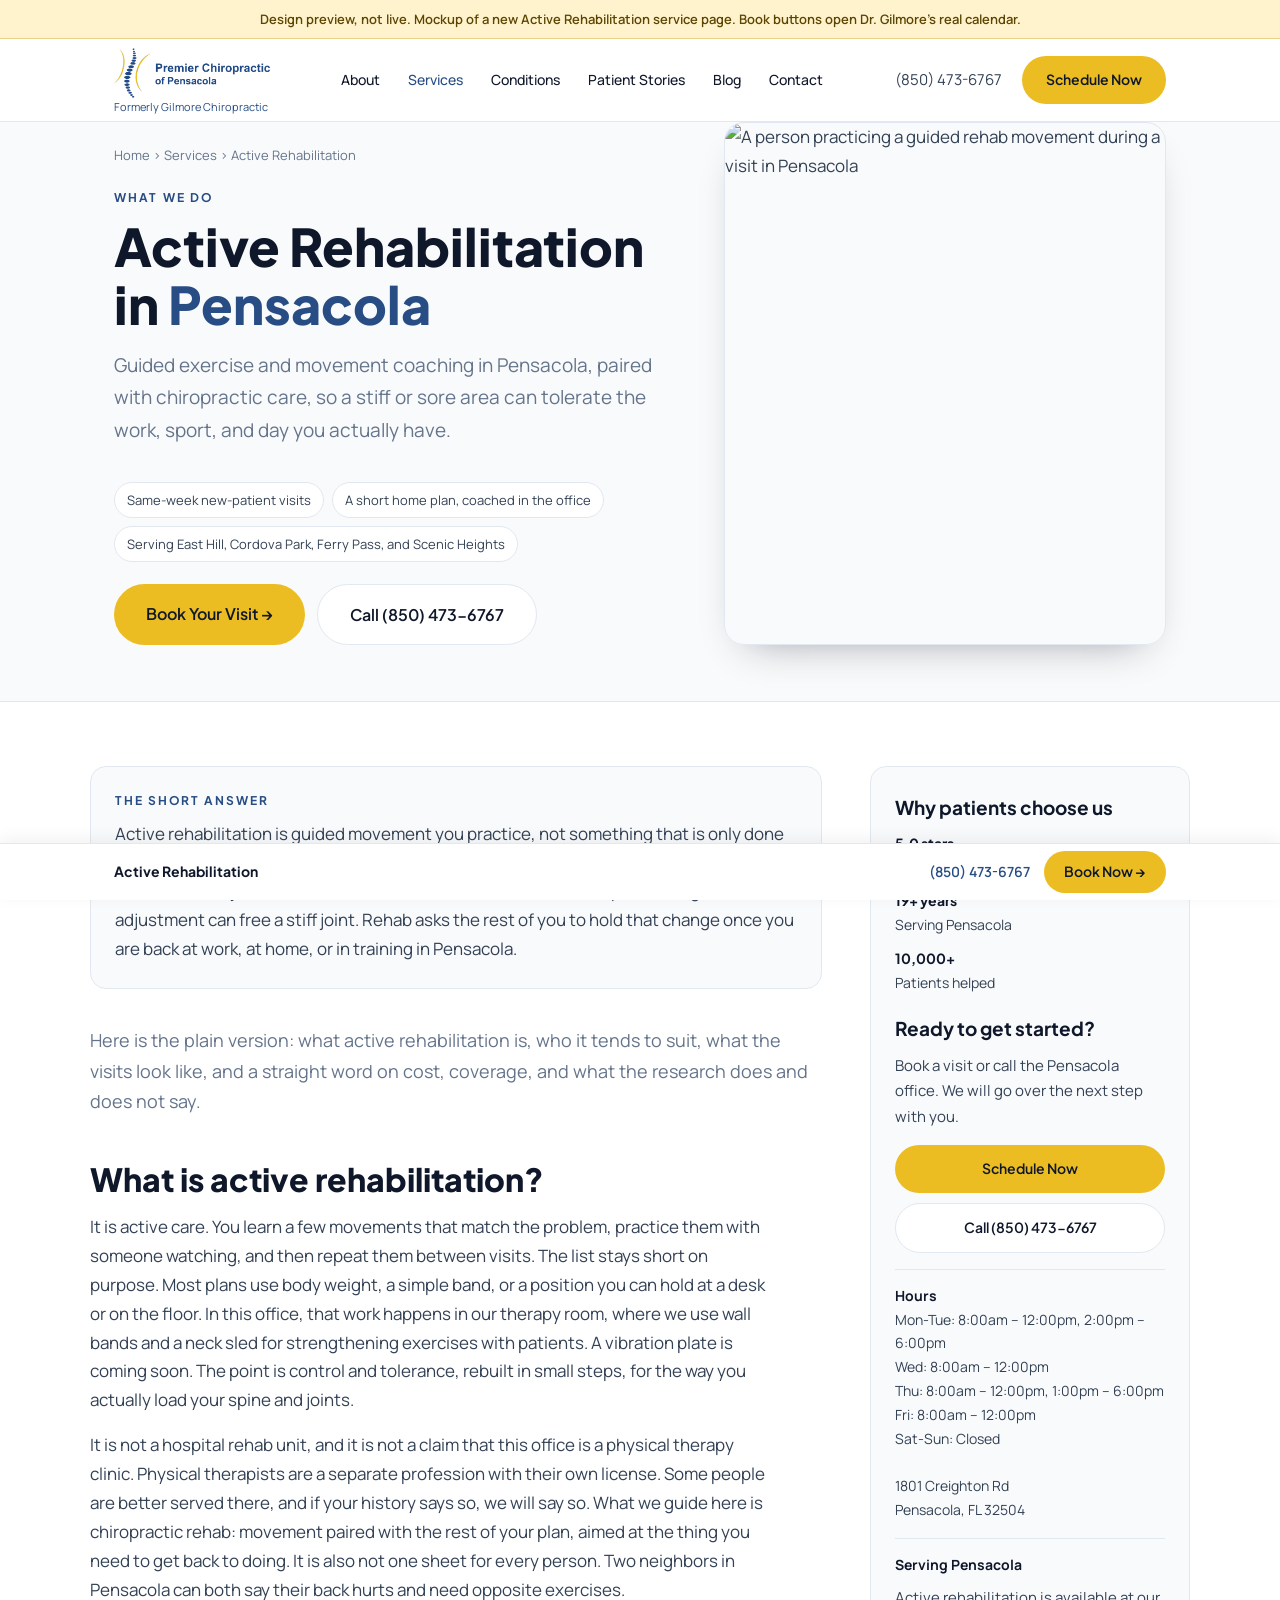
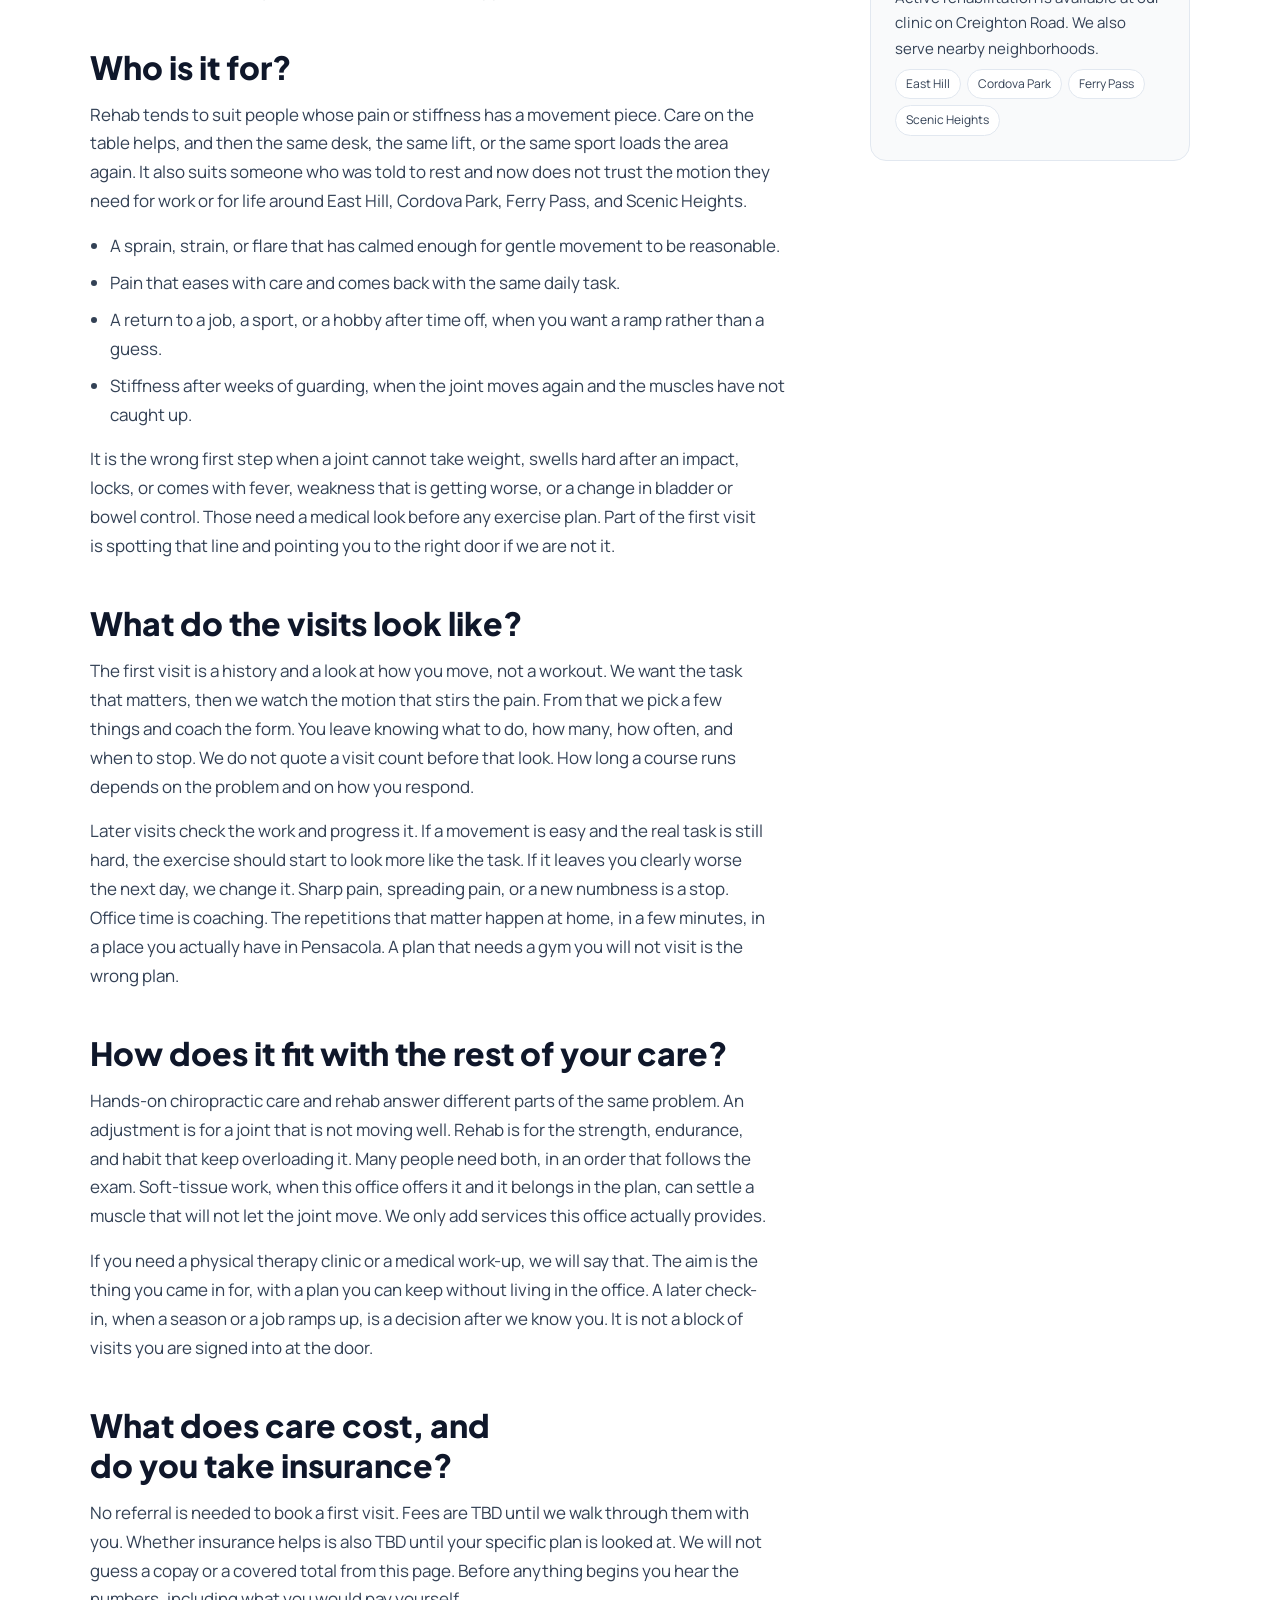
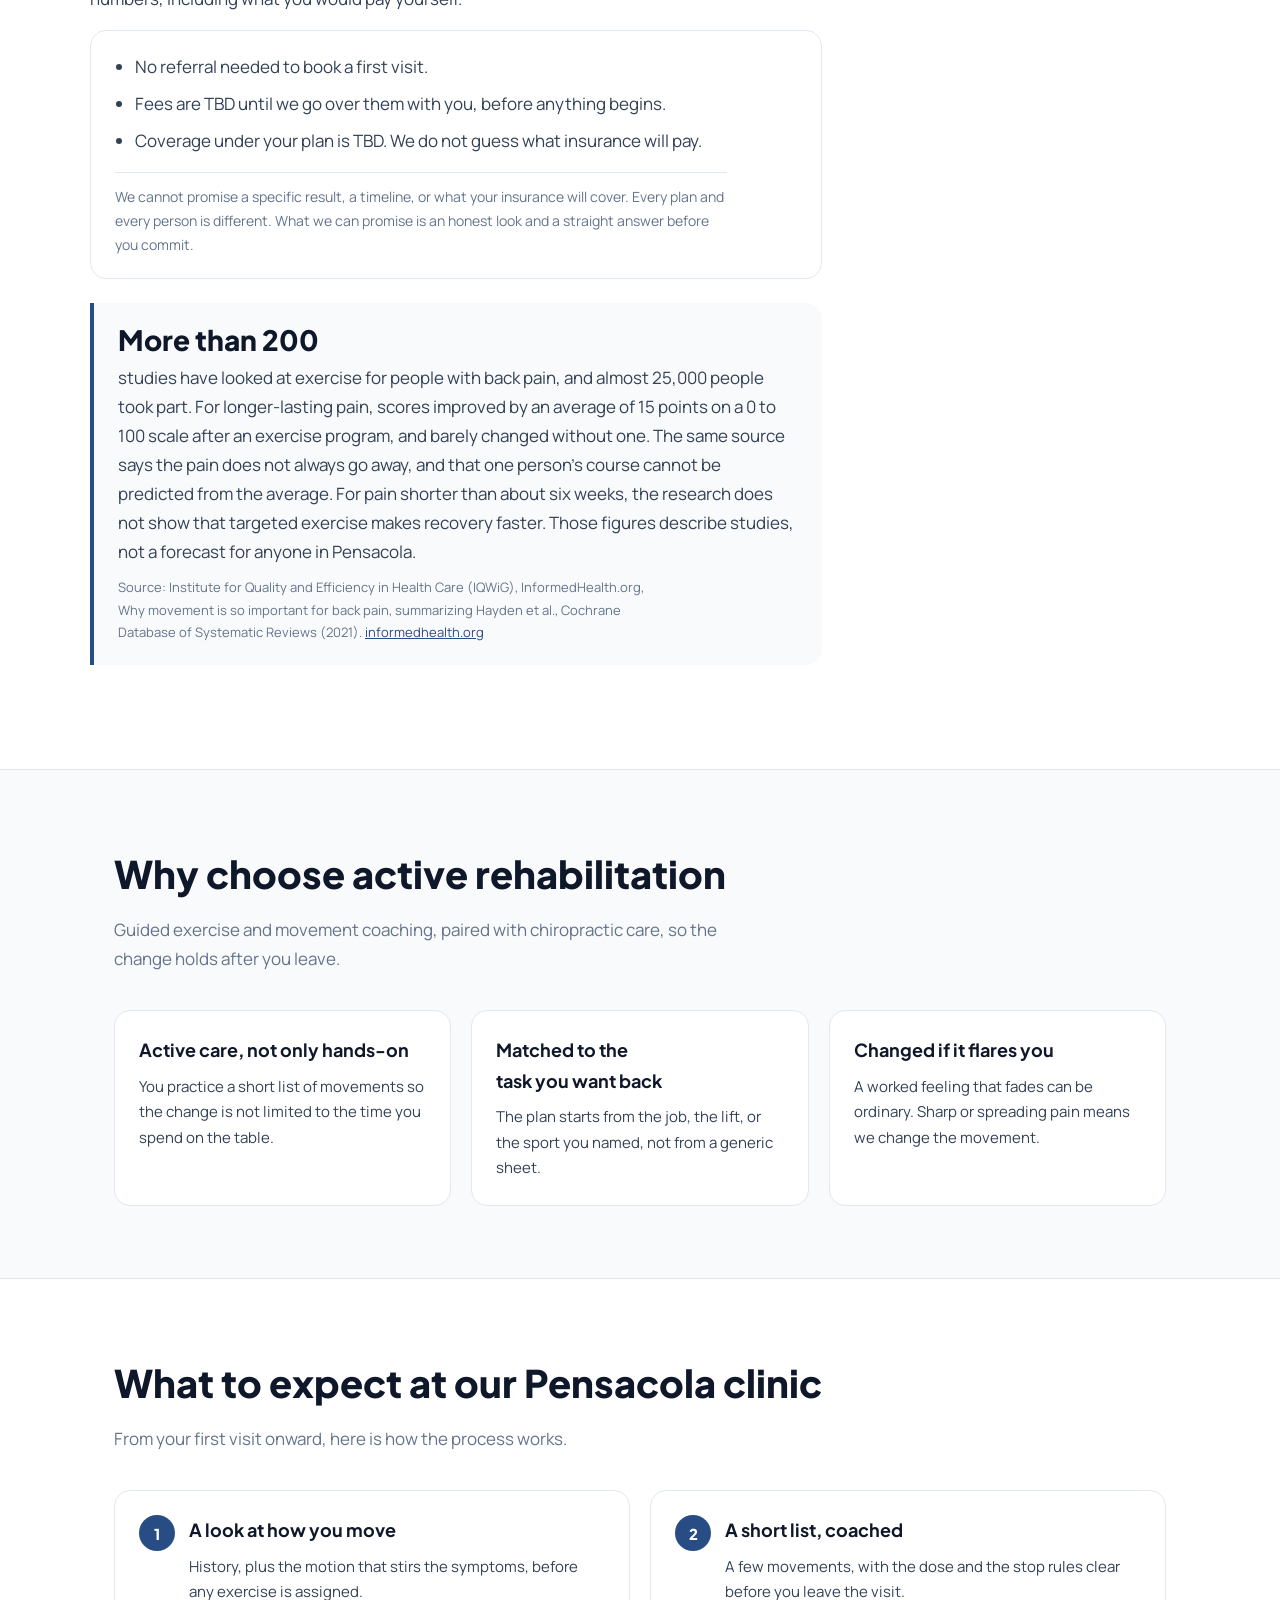
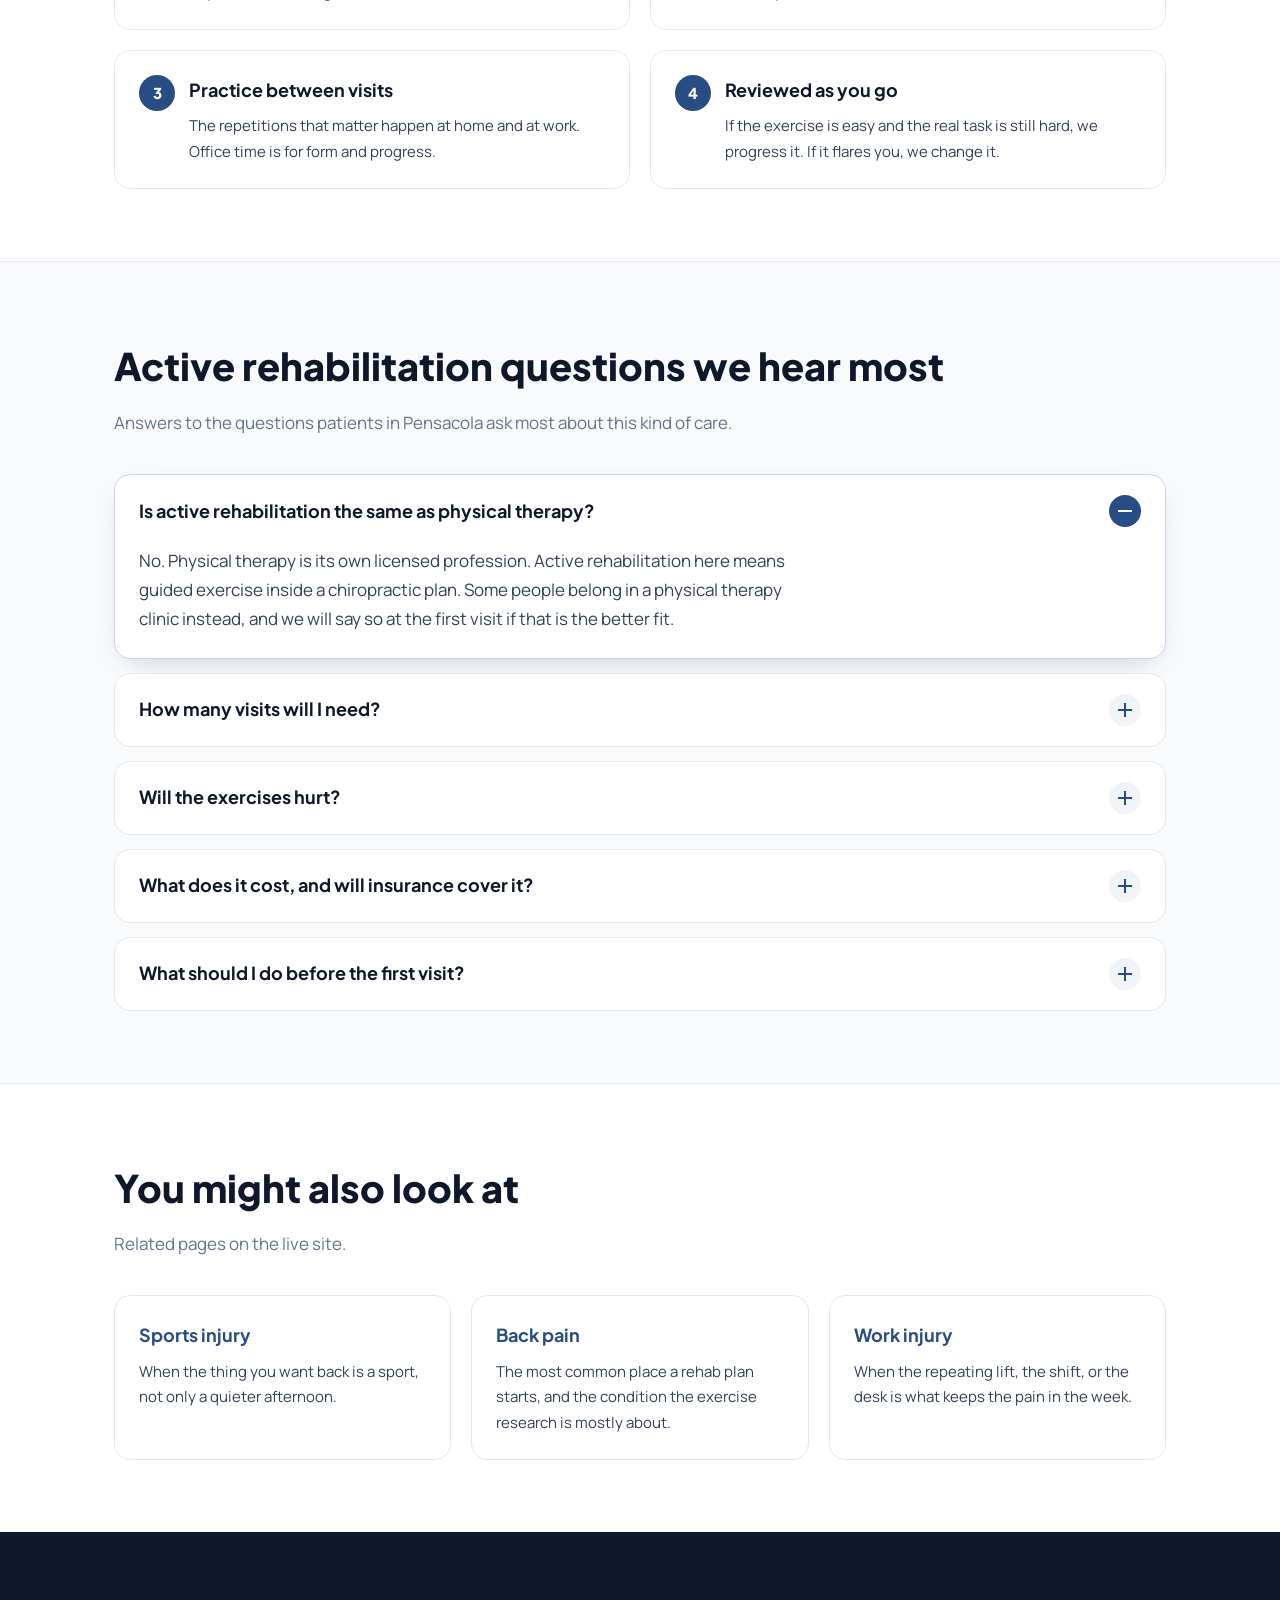
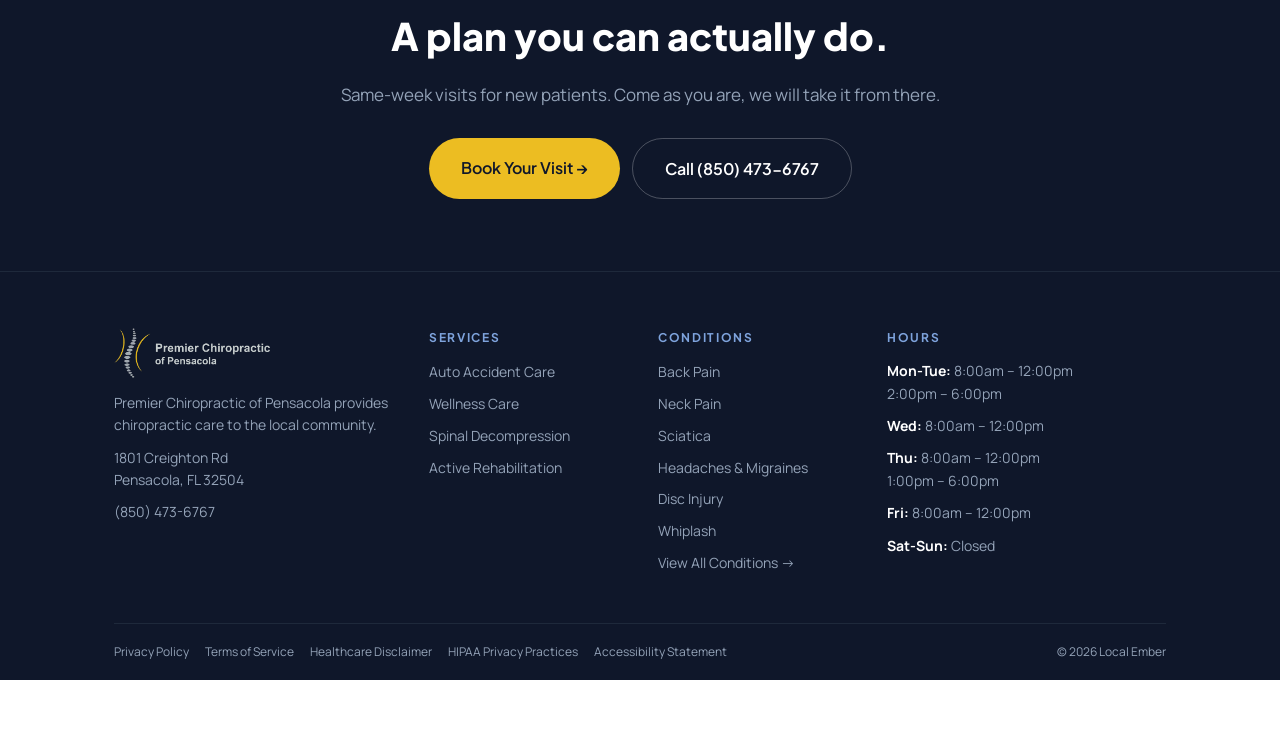
==== commit 0d9ec974: "Point Book and Schedule buttons straight to the live calendar Live Home and Services Book CTAs now g" ====
--- a/services/active-rehabilitation/index.html
+++ b/services/active-rehabilitation/index.html
@@ -32,7 +32,7 @@
   <a href="https://www.chiropractorpensacola.com/blog/">Blog</a>
   <a href="https://www.chiropractorpensacola.com/contact/">Contact</a>
 </nav>
- <div class="hd-r"><a class="phone" href="tel:+18504736767">(850) 473-6767</a><button type="button" class="btn" data-open-book>Schedule Now</button><button class="burger" type="button" aria-label="Menu" aria-expanded="false"><i></i></button></div>
+ <div class="hd-r"><a class="phone" href="tel:+18504736767">(850) 473-6767</a><a class="btn" href="https://clinic.patienthealthcenters.org/book?clinic=GILMOR26CTFL">Schedule Now</a><button class="burger" type="button" aria-label="Menu" aria-expanded="false"><i></i></button></div>
 </div>
 <div class="mobile-nav">
   <a href="https://www.chiropractorpensacola.com/about/">About</a>
@@ -57,7 +57,7 @@
     <span class="chip">A short home plan, coached in the office</span>
     <span class="chip">Serving East Hill, Cordova Park, Ferry Pass, and Scenic Heights</span>
   </div>
-  <div class="cta"><button type="button" class="btn lg" data-open-book>Book Your Visit &rarr;</button><a class="btn lg ghost" href="tel:+18504736767">Call (850) 473-6767</a></div>
+  <div class="cta"><a class="btn lg" href="https://clinic.patienthealthcenters.org/book?clinic=GILMOR26CTFL">Book Your Visit &rarr;</a><a class="btn lg ghost" href="tel:+18504736767">Call (850) 473-6767</a></div>
  </div>
 </div></section>
 <main class="wrap layout">
@@ -118,7 +118,7 @@
     </div>
     <h3>Ready to get started?</h3>
     <p>Book a visit or call the Pensacola office. We will go over the next step with you.</p>
-    <button type="button" class="btn full" data-open-book>Schedule Now</button>
+    <a class="btn full" href="https://clinic.patienthealthcenters.org/book?clinic=GILMOR26CTFL">Schedule Now</a>
     <a class="btn ghost full" href="tel:+18504736767">Call (850) 473-6767</a>
     <div class="hours">
       <b>Hours</b><br>
@@ -179,7 +179,7 @@
 <section class="cta-band"><div class="wrap">
  <h2>A plan you can actually do.</h2>
  <p>Same-week visits for new patients. Come as you are, we will take it from there.</p>
- <div class="row"><button type="button" class="btn lg" data-open-book>Book Your Visit &rarr;</button><a class="btn lg ghost" href="tel:+18504736767">Call (850) 473-6767</a></div>
+ <div class="row"><a class="btn lg" href="https://clinic.patienthealthcenters.org/book?clinic=GILMOR26CTFL">Book Your Visit &rarr;</a><a class="btn lg ghost" href="tel:+18504736767">Call (850) 473-6767</a></div>
 </div></section>
 
 <footer class="site"><div class="wrap">
@@ -217,18 +217,8 @@
  </span><span>&copy; 2026 Local Ember</span></div>
 </div></footer>
 
-<div class="bar"><div class="wrap"><b>Active Rehabilitation</b><span><a class="p" href="tel:+18504736767">(850) 473-6767</a><button type="button" class="btn" data-open-book>Book Now &rarr;</button></span></div></div>
-
-<div class="modal" id="book-modal" hidden>
-  <div class="modal-backdrop"></div>
-  <div class="modal-card" role="dialog" aria-modal="true" aria-labelledby="book-title">
-    <button type="button" class="modal-close" aria-label="Close">&times;</button>
-    <h2 id="book-title">Schedule a visit</h2>
-    <p>Choose the calendar that matches you. These are the same booking links used on the live site.</p>
-    <a class="btn full" href="https://clinic.patienthealthcenters.org/book?clinic=GILMOR26CTFL" target="_blank" rel="noopener">New Patients</a>
-    <a class="btn full ghost" href="https://clinic.patienthealthcenters.org/schedule?code=GILMOR26CTFL" target="_blank" rel="noopener">Existing Patients</a>
-  </div>
-</div>
+<div class="bar"><div class="wrap"><b>Active Rehabilitation</b><span><a class="p" href="tel:+18504736767">(850) 473-6767</a><a class="btn" href="https://clinic.patienthealthcenters.org/book?clinic=GILMOR26CTFL">Book Now &rarr;</a></span></div></div>
+
 <script src="../../preview.js"></script>
 </body>
 </html>
--- a/preview.css
+++ b/preview.css
@@ -143,15 +143,6 @@
 .bar b{font-family:"Plus Jakarta Sans",sans-serif;font-size:14px;color:var(--ink)}
 .bar a.p{color:var(--blue);font-weight:600;text-decoration:none;font-size:14px;margin-right:14px}
 .bar .btn{padding:9px 20px}
-.modal[hidden]{display:none}
-.modal{position:fixed;inset:0;z-index:80;display:flex;align-items:center;justify-content:center;padding:24px}
-.modal-backdrop{position:absolute;inset:0;background:rgba(15,23,42,.55)}
-.modal-card{position:relative;background:#fff;border-radius:20px;padding:28px 24px 24px;max-width:400px;width:100%;box-shadow:0 24px 60px rgba(15,23,42,.3)}
-.modal-card h2{font-size:22px;margin-bottom:8px}
-.modal-card p{margin:0 0 18px;font-size:15px;color:var(--muted)}
-.modal-card .btn{margin-bottom:10px}
-.modal-close{position:absolute;top:10px;right:10px;width:40px;height:40px;border:0;background:var(--bg2);border-radius:50%;cursor:pointer;font-size:20px;line-height:1;color:var(--ink)}
-.modal-close:hover{background:var(--line)}
 @media(max-width:900px){
   nav.main,.hd-r .phone{display:none}
   .burger{display:block}
